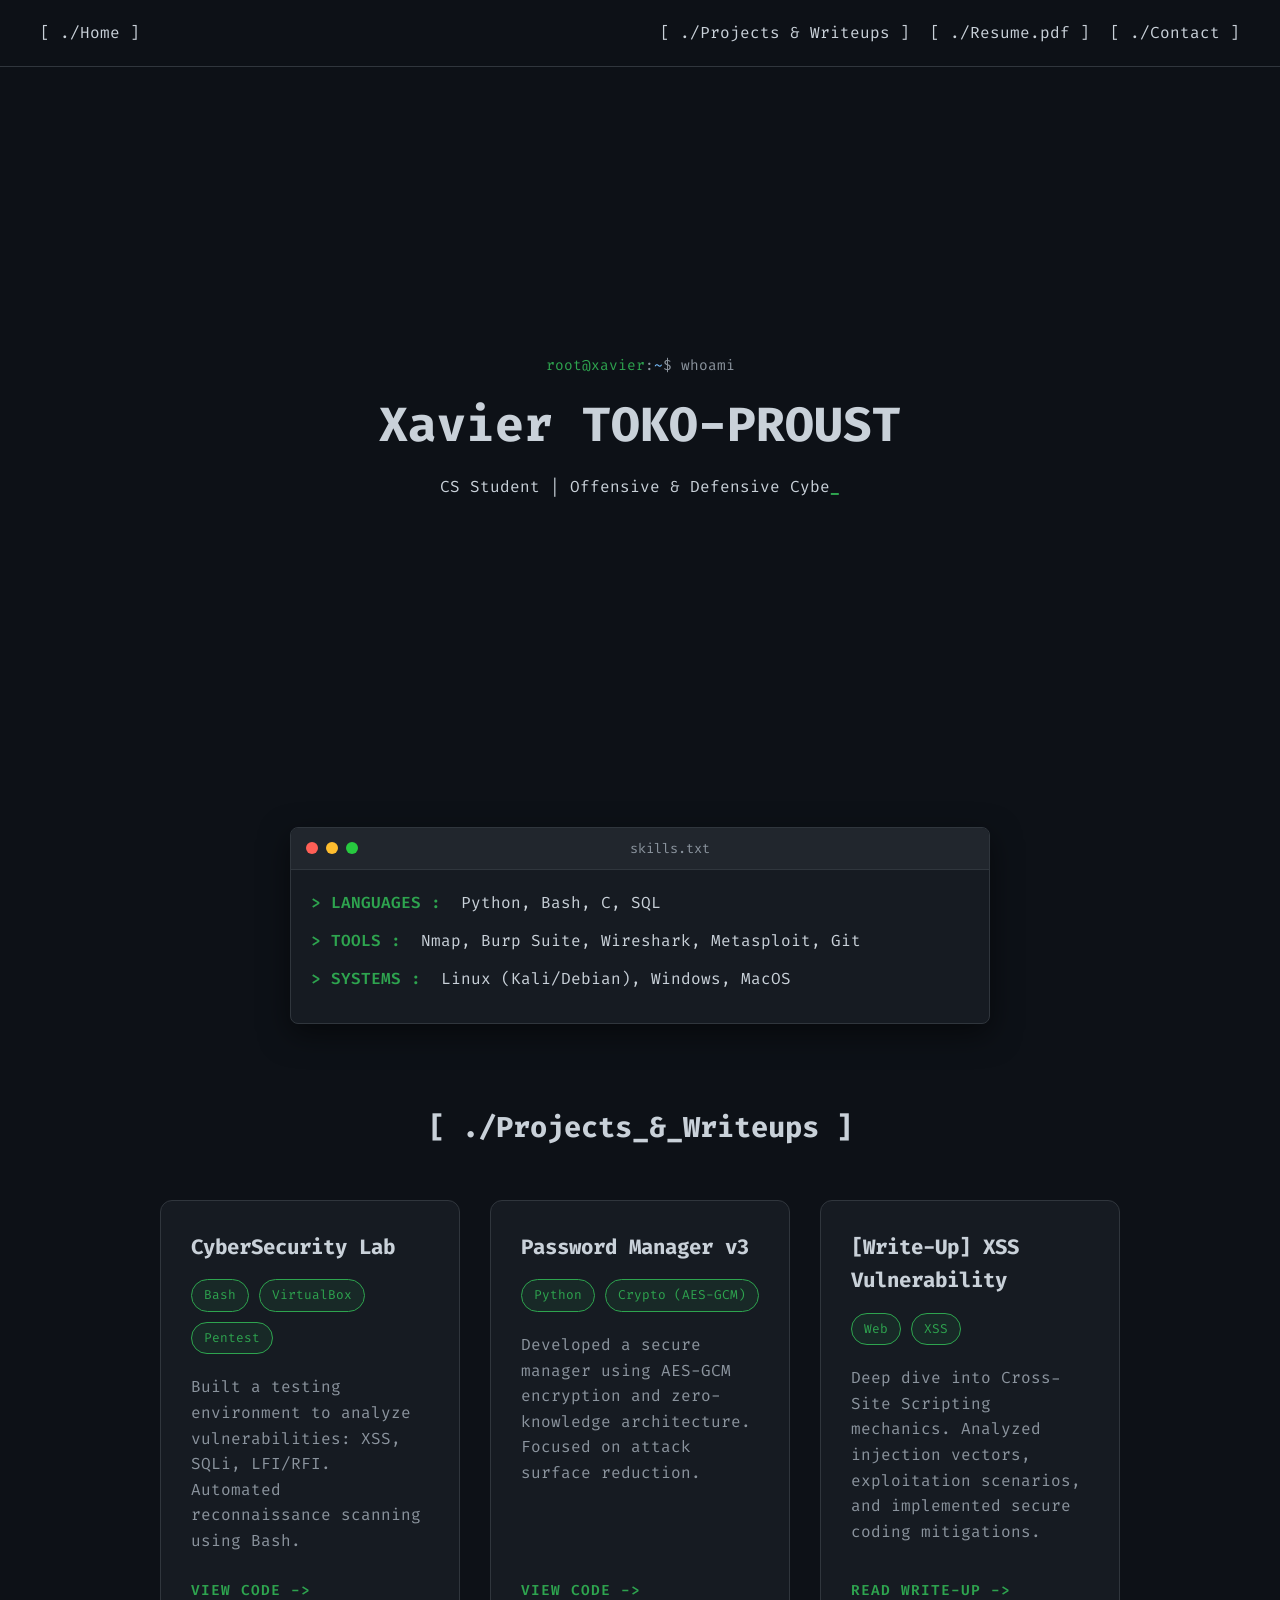
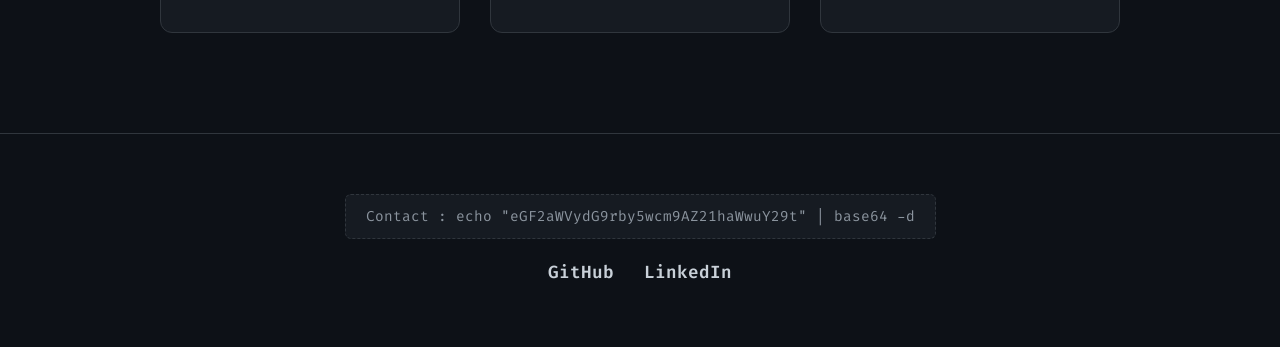
==== index.html @ c18cd147 "feat: minor changes" ====
<!DOCTYPE html>
<html lang="en">
<head>
    <meta charset="UTF-8">
    <meta name="viewport" content="width=device-width, initial-scale=1.0">
    <title>Portfolio | Xavier TOKO-PROUST </title>

    <link href="//fonts.googleapis.com/css2?family=Fira+Code:wght@300;400;600&display=swap" rel="stylesheet">
    <link rel="stylesheet" href="style.css">
</head>
<body>

    <nav class="navbar">
        <a href="index.html" class="logo">[ ./Home ]</a>

        <ul class="nav-links">
            <li><a href="#projects">[ ./Projects & Writeups ]</a></li>
            <li><a href="assets/CV.pdf" target="_blank">[ ./Resume.pdf ]</a></li>
            <li><a href="mailto:xaviertoko.pro@gmail.com">[ ./Contact ]</a></li>
        </ul>
    </nav>

    <header class="hero">
        <div class="hero-content">
            <p class="prompt"><span class="user">root@xavier</span>:<span class="path">~</span>$ whoami</p>
            <h1>Xavier TOKO-PROUST</h1>

            <p class="subtitle"><span id="typing-text"></span><span class="cursor">_</span></p>
        </div>
    </header>

<!-- SECTIONS -->
    <section id="skills" class="container">
        <div class="terminal-window">
            <div class="terminal-header">
                <span class="dot red"></span>
                <span class="dot yellow"></span>
                <span class="dot green"></span>
                <span class="title">skills.txt</span>
            </div>
            
            <div class="terminal-body">
                <p><span class="cmd">> LANGUAGES :</span> Python, Bash, C, SQL</p>
                <p><span class="cmd">> TOOLS   :</span> Nmap, Burp Suite, Wireshark, Metasploit, Git</p>
                <p><span class="cmd">> SYSTEMS      :</span> Linux (Kali/Debian), Windows, MacOS</p>
            </div>
        </div>
    </section>

    <section id="projects" class="container">
        <h2 class="section-title">[ ./Projects_&_Writeups ]</h2>
        
        <div class="projects-grid">
            <article class="card">
                <h3>CyberSecurity Lab</h3>
                <div class="tags">
                    <span class="tag">Bash</span>
                    <span class="tag">VirtualBox</span>
                    <span class="tag">Pentest</span>
                </div>
                <p>Built a testing environment to analyze vulnerabilities: XSS, SQLi, LFI/RFI. Automated reconnaissance scanning using Bash.</p>
                <a href="https://github.com/Azarkovich/CyberSecurity-Labs" target="_blank" class="btn-link">View Code</a>
            </article>

            <article class="card">
                <h3>Password Manager v3</h3>
                <div class="tags">
                    <span class="tag">Python</span>
                    <span class="tag">Crypto (AES-GCM)</span>
                </div>
                <p>Developed a secure manager using AES-GCM encryption and zero-knowledge architecture. Focused on attack surface reduction.</p>
                <a href="https://github.com/Azarkovich/PasswordManager" target="_blank" class="btn-link">View Code</a>
            </article>

            <div class="projects-grid">
            <article class="card">
                <h3>[Write-Up] XSS Vulnerability</h3>
                <div class="tags">
                    <span class="tag">Web</span>
                    <span class="tag">XSS</span>
                </div>
                <p>Deep dive into Cross-Site Scripting mechanics. Analyzed injection vectors, exploitation scenarios, and implemented secure coding mitigations. </p>
                <a href="https://github.com/Azarkovich/CyberSecurity-Labs/tree/main/ctf-writeups/xss-dvwa" target="_blank" class="btn-link">Read write-up</a>
            </article>
        </div>
    </section>

    <footer>
        <p>Contact : echo "eGF2aWVydG9rby5wcm9AZ21haWwuY29t" | base64 -d</p>
        <div class="socials">
            <a href="https://github.com/Azarkovich">GitHub</a>
            <a href="https://www.linkedin.com/in/xavier-toko-proust-367366219/" target="_blank">LinkedIn</a>
        </div>
    </footer>

    <script src="script.js"></script>
</body>
</html>
---- style.css ----
/* ---------- CONFIGURATION GLOBALE ---------- */
:root {
    /* Palette de couleurs "Dark Mode" */
    --bg-color: #0d1117;        
    --card-bg: #161b22;         
    --text-color: #c9d1d9;      
    --accent-color: #2ea44f;    
    --border-color: #30363d;    
    
    /* Police */
    --font-mono: 'Fira Code', monospace;
}

/* Reset de base pour enlever les marges par défaut */
* {
    margin: 0;
    padding: 0;
    box-sizing: border-box;
}

body {
    background-color: var(--bg-color);
    color: var(--text-color);
    font-family: var(--font-mono);
    line-height: 1.6;
}

/* ---------- CLASSES UTILITAIRES ---------- */
a {
    text-decoration: none;
    color: var(--text-color);
    transition: 0.3s;
}

a:hover {
    color: var(--accent-color); 
}

.container {
    max-width: 1000px;
    margin: 0 auto;
    padding: 40px 20px;
}

/* ---------- STYLE DE LA NAVIGATION ---------- */
.navbar {
    display: flex;
    justify-content: space-between;
    padding: 20px 40px;
    border-bottom: 1px solid var(--border-color);
}

.nav-links {
    list-style: none;
    display: flex;
    gap: 20px;
}

/* ---------- STYLE DU HERO (ACCUEIL) ---------- */
.hero {
    height: 80vh; 
    display: flex;
    align-items: center; 
    justify-content: center; 
    text-align: center;
}

.hero h1 {
    font-size: 3rem;
    margin: 10px 0;
}

.prompt {
    color: #8b949e; 
    font-size: 0.9rem;
}
.user { color: var(--accent-color); }
.path { color: #79c0ff; }

/*  Curseur qui clignote  */
.cursor {
    animation: blink 1s infinite;
    font-weight: bold;
    color: var(--accent-color);
}

@keyframes blink {
    0%, 100% { opacity: 1; }
    50% { opacity: 0; }
}


/* --- SECTION SKILLS (TERMINAL) --- */

/* 1. La fenêtre principale */
.terminal-window {
    background-color: var(--card-bg); 
    border: 1px solid var(--border-color); 
    border-radius: 8px; 
    box-shadow: 0 10px 30px rgba(0, 0, 0, 0.5);
    
    max-width: 700px; 
    margin: 0 auto;   
    overflow: hidden; 
}

/* 2. La barre de titre */
.terminal-header {
    background-color: #21262d; 
    padding: 10px 15px;
    display: flex;
    align-items: center; 
    border-bottom: 1px solid var(--border-color);
}

/* 3. Les petits points de couleur (Style MacOS / Ubuntu) */
.dot {
    height: 12px;
    width: 12px;
    border-radius: 50%;
    display: inline-block;
    margin-right: 8px;
}

.red { background-color: #ff5f56; }
.yellow { background-color: #ffbd2e; }
.green { background-color: #27c93f; }

/* Le titre du fichier au centre */
.terminal-header .title {
    margin-left: auto; 
    margin-right: auto; 
    color: #8b949e;
    font-size: 0.85rem;
}

/* 4. Le corps du terminal */
.terminal-body {
    padding: 20px;
    font-family: var(--font-mono);
    font-size: 1rem;
}

.terminal-body p {
    margin-bottom: 12px; 
}

/* Le prompt */
.cmd {
    color: var(--accent-color);
    font-weight: 600;
    margin-right: 10px;
}


/* --- SECTION PROJETS (LA GRILLE) --- */

.section-title {
    text-align: center;
    margin-bottom: 50px; 
    font-size: 1.8rem;
    color: var(--text-color);
}

.projects-grid {
    display: grid;
    grid-template-columns: repeat(auto-fit, minmax(300px, 1fr));
    gap: 30px; 
}

.card {
    background-color: var(--card-bg);
    border: 1px solid var(--border-color);
    border-radius: 12px; 
    padding: 30px;
    transition: transform 0.3s ease, border-color 0.3s ease;
    
    display: flex;
    flex-direction: column;
}

.card:hover {
    transform: translateY(-7px); 
    border-color: var(--accent-color); 
}

/* 4. Typographie */
.card h3 {
    font-size: 1.3rem;
    margin-bottom: 15px;
    color: var(--text-color);
}

.card p {
    color: #8b949e; 
    margin-bottom: 25px;
    flex-grow: 1; 
}

/* 5. Les Tags  */
.tags {
    display: flex;
    gap: 10px; 
    margin-bottom: 20px;
    flex-wrap: wrap; 
}

.tag {
    font-size: 0.8rem;
    padding: 5px 12px;
    border-radius: 20px; 
    background-color: rgba(46, 164, 79, 0.1); 
    color: var(--accent-color);
    border: 1px solid var(--accent-color);
}

/* 6. Le lien "Bouton" en bas */
.btn-link {
    display: inline-block;
    color: var(--accent-color);
    font-weight: 600;
    text-transform: uppercase; 
    letter-spacing: 1px;
    font-size: 0.9rem;
}


.btn-link::after {
    content: ' ->'; 
    transition: margin-left 0.3s ease;
}

.btn-link:hover::after {
    margin-left: 8px; 
}

/* --- FOOTER --- */
footer {
    text-align: center;
    padding: 60px 20px;
    margin-top: 60px;
    border-top: 1px solid var(--border-color); 
    color: #8b949e;
    font-size: 0.9rem;
}

/* Le bloc  */
footer p {
    font-family: var(--font-mono);
    margin-bottom: 20px;
    background-color: #161b22; 
    display: inline-block;     
    padding: 10px 20px;
    border-radius: 6px;
    border: 1px dashed var(--border-color); /
}

/* Les liens sociaux */
.socials {
    display: flex;
    justify-content: center;
    gap: 30px; 
}

.socials a {
    font-size: 1.1rem;
    font-weight: 600;
    text-decoration: none; 
}

/* Effet spécial pour les liens du footer */
.socials a:hover {
    color: var(--accent-color);
    text-decoration: underline;
}

/* --- RESPONSIVE MOBILE  --- */

@media screen and (max-width: 768px) {
    /* 1. On transforme la barre en colonne verticale */
    .navbar {
        flex-direction: column;
        align-items: center;
        padding: 20px 10px;
        height: auto; 
    }

    /* 2.  */
    .nav-links {
        flex-direction: column; 
        gap: 15px;              
        margin-top: 15px;       
        width: 100%;
        text-align: center;
    }

    .nav-links a, .logo {
        font-size: 1rem; 
        display: block; 
        padding: 5px;   
    }
    
    .hero {
        padding-top: 20px;
    }
}
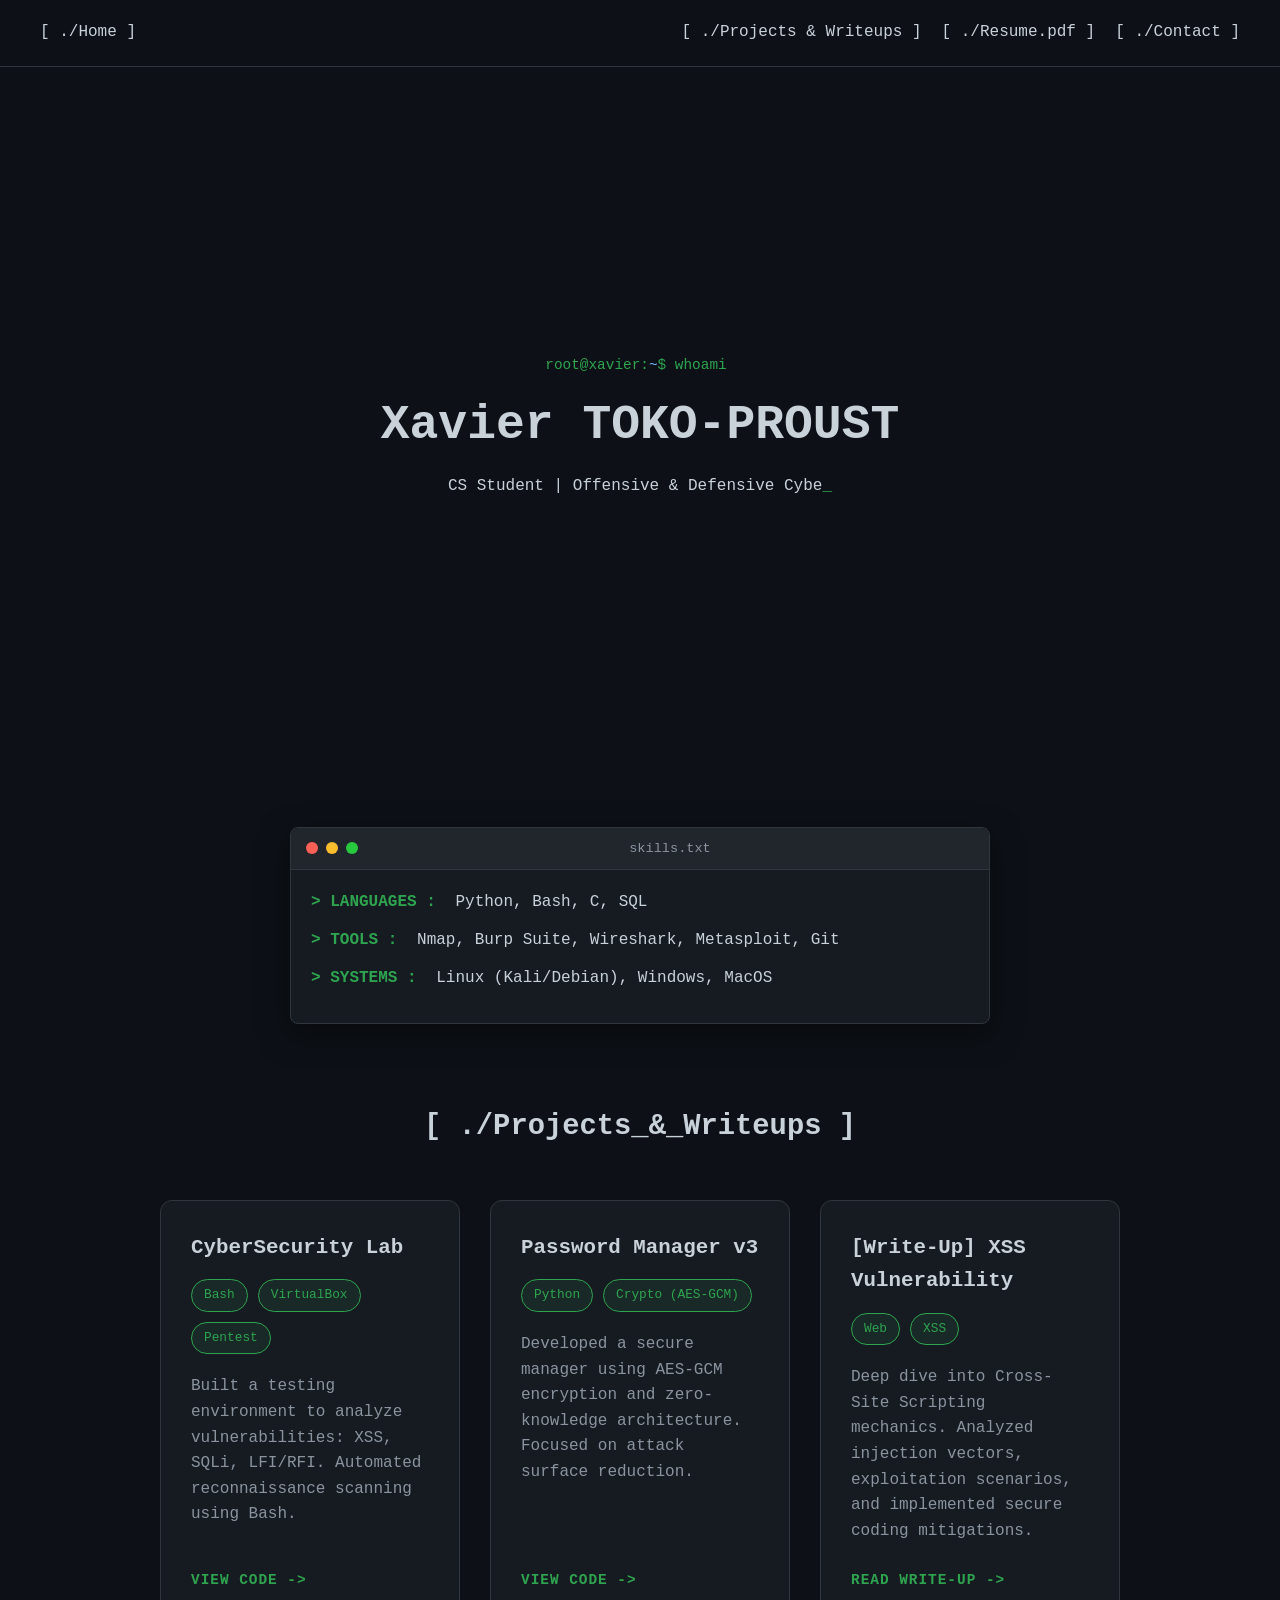
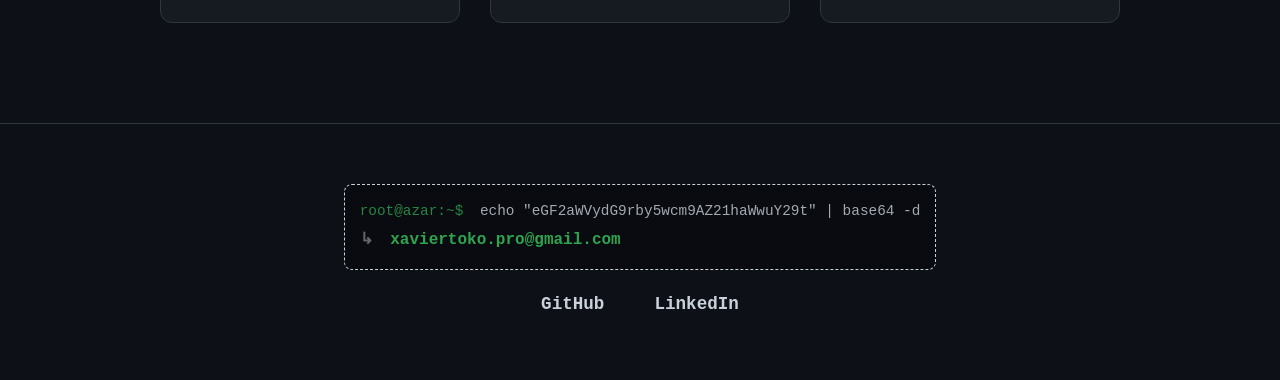
==== commit 374c429b: "Added Security Layer & minor changes" ====
--- a/index.html
+++ b/index.html
@@ -4,6 +4,19 @@
     <meta charset="UTF-8">
     <meta name="viewport" content="width=device-width, initial-scale=1.0">
     <title>Portfolio | Xavier TOKO-PROUST </title>
+
+    <!-- SECURITY LAYER -->
+    <meta http-equiv="Content-Security-Policy"
+        content="default-src 'self';
+                script-src 'self'; 
+                style-src 'self' 'unsafe-inline' https://fonts.googleapis.com; 
+                font-src https://fonts.gstatic.com; 
+                img-src 'self'; 
+                frame-ancestors 'none'; 
+                base-uri 'self'; 
+                form-action 'self';">
+
+    <meta name="referrer" content="strict-origin-when-cross-origin">
 
     <link href="//fonts.googleapis.com/css2?family=Fira+Code:wght@300;400;600&display=swap" rel="stylesheet">
     <link rel="stylesheet" href="style.css">
@@ -85,13 +98,24 @@
         </div>
     </section>
 
-    <footer>
-        <p>Contact : echo "eGF2aWVydG9rby5wcm9AZ21haWwuY29t" | base64 -d</p>
-        <div class="socials">
-            <a href="https://github.com/Azarkovich">GitHub</a>
-            <a href="https://www.linkedin.com/in/xavier-toko-proust-367366219/" target="_blank">LinkedIn</a>
-        </div>
-    </footer>
+    <footer id="contact">
+    <div class="terminal-contact">
+        <p class="cmd-line">
+            <span class="prompt">root@azar:~$</span> 
+            echo "eGF2aWVydG9rby5wcm9AZ21haWwuY29t" | base64 -d
+        </p>
+        
+        <p class="output-line">
+            <span class="result-arrow">↳</span> 
+            <a href="mailto:xaviertoko.pro@gmail.com" class="email-link">xaviertoko.pro@gmail.com</a>
+        </p>
+    </div>
+
+    <div class="socials">
+        <a href="https://github.com/Azarkovich" target="_blank">GitHub</a>
+        <a href="https://www.linkedin.com/in/xavier-toko-proust/" target="_blank">LinkedIn</a>
+    </div>
+</footer>
 
     <script src="script.js"></script>
 </body>
--- a/style.css
+++ b/style.css
@@ -11,7 +11,7 @@
     --font-mono: 'Fira Code', monospace;
 }
 
-/* Reset de base pour enlever les marges par défaut */
+
 * {
     margin: 0;
     padding: 0;
@@ -113,7 +113,7 @@
     border-bottom: 1px solid var(--border-color);
 }
 
-/* 3. Les petits points de couleur (Style MacOS / Ubuntu) */
+/* 3. Les petits points de couleur */
 .dot {
     height: 12px;
     width: 12px;
@@ -153,7 +153,7 @@
 }
 
 
-/* --- SECTION PROJETS (LA GRILLE) --- */
+/* --- SECTION PROJETS --- */
 
 .section-title {
     text-align: center;
@@ -244,40 +244,81 @@
     font-size: 0.9rem;
 }
 
-/* Le bloc  */
-footer p {
-    font-family: var(--font-mono);
+/* Conteneur style terminal */
+.terminal-contact {
+    background-color: rgba(0, 0, 0, 0.3);
+    padding: 15px;
+    border-radius: 8px;
+    border: 1px dashed var(--text-color); 
+    display: inline-block;
     margin-bottom: 20px;
-    background-color: #161b22; 
-    display: inline-block;     
-    padding: 10px 20px;
-    border-radius: 6px;
-    border: 1px dashed var(--border-color); /
-}
-
-/* Les liens sociaux */
+    text-align: left;
+    font-family: 'Fira Code', monospace;
+}
+
+/* La ligne de commande */
+.cmd-line {
+    margin: 0 0 5px 0;
+    font-size: 0.9rem;
+    color: var(--text-color);
+    opacity: 0.8;
+}
+
+.prompt {
+    color: var(--accent-color); 
+    margin-right: 8px;
+}
+
+/* Le résultat  */
+.output-line {
+    margin: 0;
+    font-size: 1rem;
+    font-weight: bold;
+}
+
+.result-arrow {
+    color: #666; 
+    margin-right: 8px;
+    user-select: none;
+}
+
+.email-link {
+    color: var(--accent-color);
+    text-decoration: none;
+    transition: 0.3s;
+}
+
+.email-link:hover {
+    text-decoration: underline;
+    text-shadow: 0 0 8px var(--accent-color);
+}
+
+
+/* --- SOCIALS  --- */
 .socials {
     display: flex;
     justify-content: center;
-    gap: 30px; 
+    gap: 50px;
 }
 
 .socials a {
+    color: var(--text-color);
+    text-decoration: none;
+    font-weight: 600;
     font-size: 1.1rem;
-    font-weight: 600;
-    text-decoration: none; 
-}
-
-/* Effet spécial pour les liens du footer */
+    transition: 0.3s;
+    border-bottom: 2px solid transparent;
+}
+
 .socials a:hover {
     color: var(--accent-color);
-    text-decoration: underline;
-}
+    border-bottom: 2px solid var(--accent-color);
+}
+
 
 /* --- RESPONSIVE MOBILE  --- */
 
 @media screen and (max-width: 768px) {
-    /* 1. On transforme la barre en colonne verticale */
     .navbar {
         flex-direction: column;
         align-items: center;
@@ -285,7 +326,6 @@
         height: auto; 
     }
 
-    /* 2.  */
     .nav-links {
         flex-direction: column; 
         gap: 15px;              
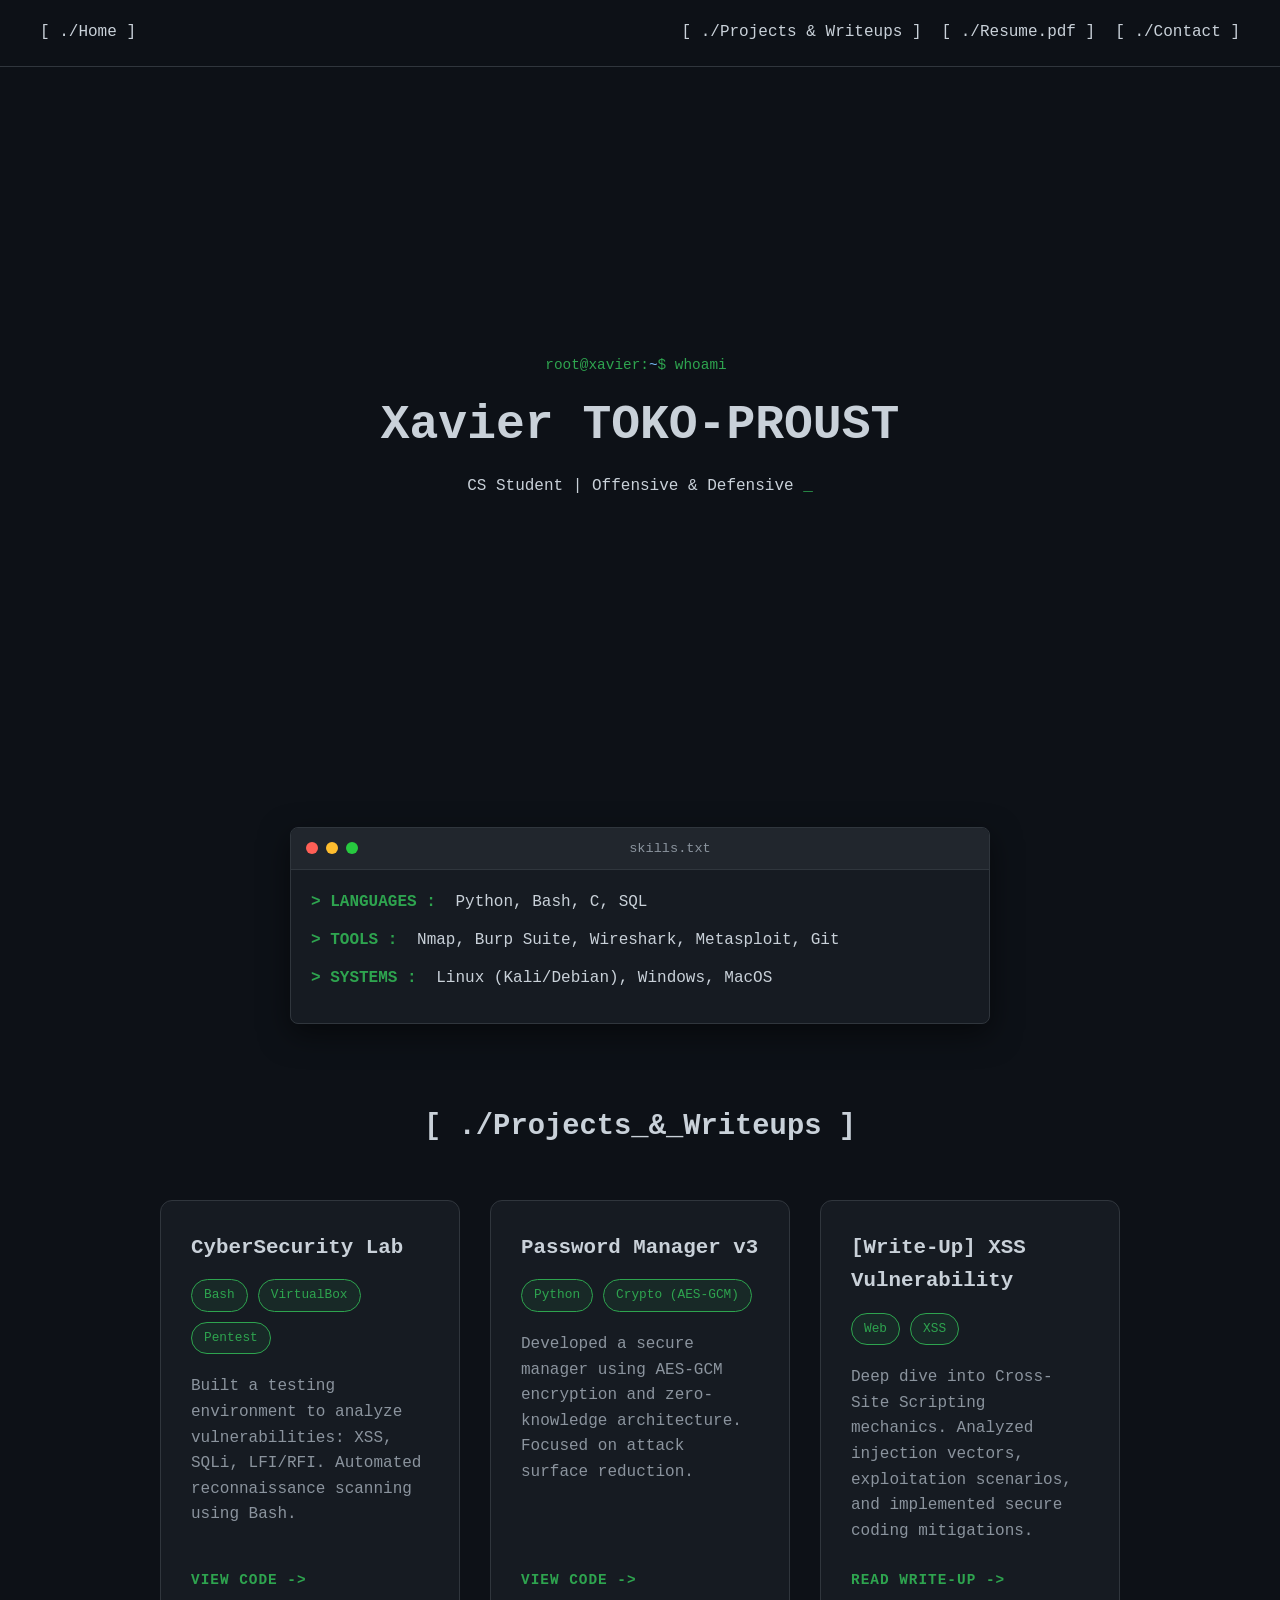
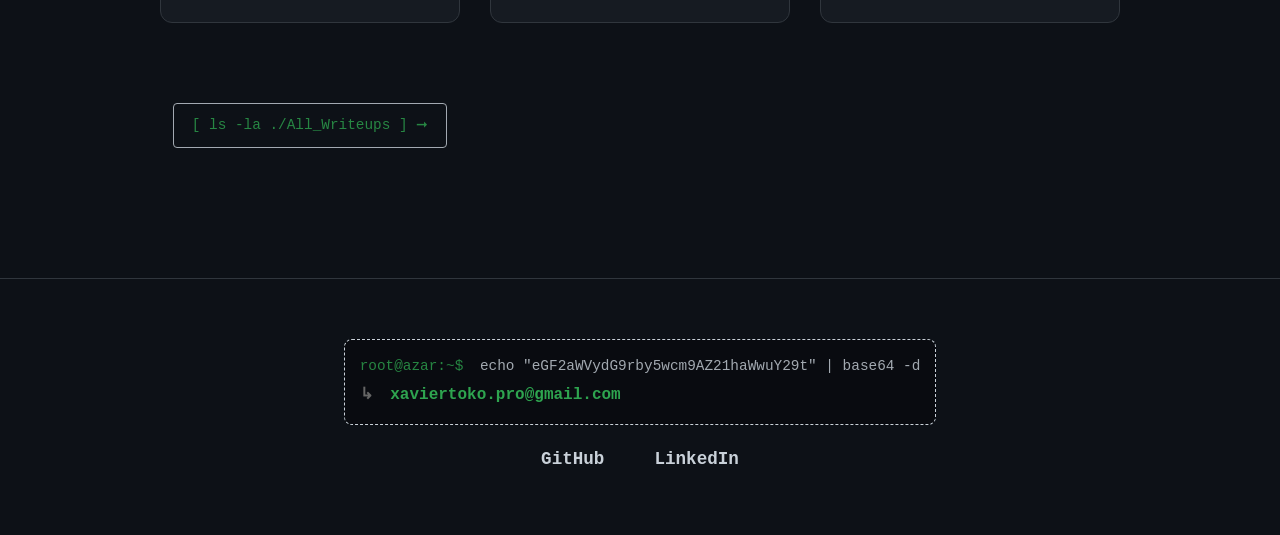
==== commit 7c60f90e: "Added page content" ====
--- a/index.html
+++ b/index.html
@@ -96,6 +96,14 @@
                 <a href="https://github.com/Azarkovich/CyberSecurity-Labs/tree/main/ctf-writeups/xss-dvwa" target="_blank" class="btn-link">Read write-up</a>
             </article>
         </div>
+
+        <!-- SEE MORE -->
+        <div class="see-more-container">
+            <a href="writeups.html" class="btn-terminal">
+                [ ls -la ./All_Writeups ] &#10142;
+            </a>
+        </div>
+
     </section>
 
     <footer id="contact">
--- a/style.css
+++ b/style.css
@@ -316,6 +316,39 @@
 }
 
 
+/* --- SEE-MORE SECTION  --- */
+.see-more-container {
+    display: flex;
+    justify-content: center;
+    align-items: center;
+    width: 100%; 
+    margin-top: 50px;
+    margin-bottom: 30px;
+}
+
+/* --- BOUTON TERMINAL --- */
+.btn-terminal {
+    display: inline-block;
+    padding: 10px 18px; 
+    color: var(--accent-color);
+    border: 1px solid var(--text-color); 
+    border-radius: 4px;
+    background: transparent;
+    text-decoration: none;
+    font-family: 'Fira Code', monospace;
+    font-size: 0.9rem; 
+    transition: all 0.2s ease;
+    opacity: 0.8; 
+}
+
+.btn-terminal:hover {
+    border-color: var(--accent-color);
+    color: var(--accent-color);
+    background: rgba(0, 255, 0, 0.05); 
+    opacity: 1;
+}
+
+
 /* --- RESPONSIVE MOBILE  --- */
 
 @media screen and (max-width: 768px) {
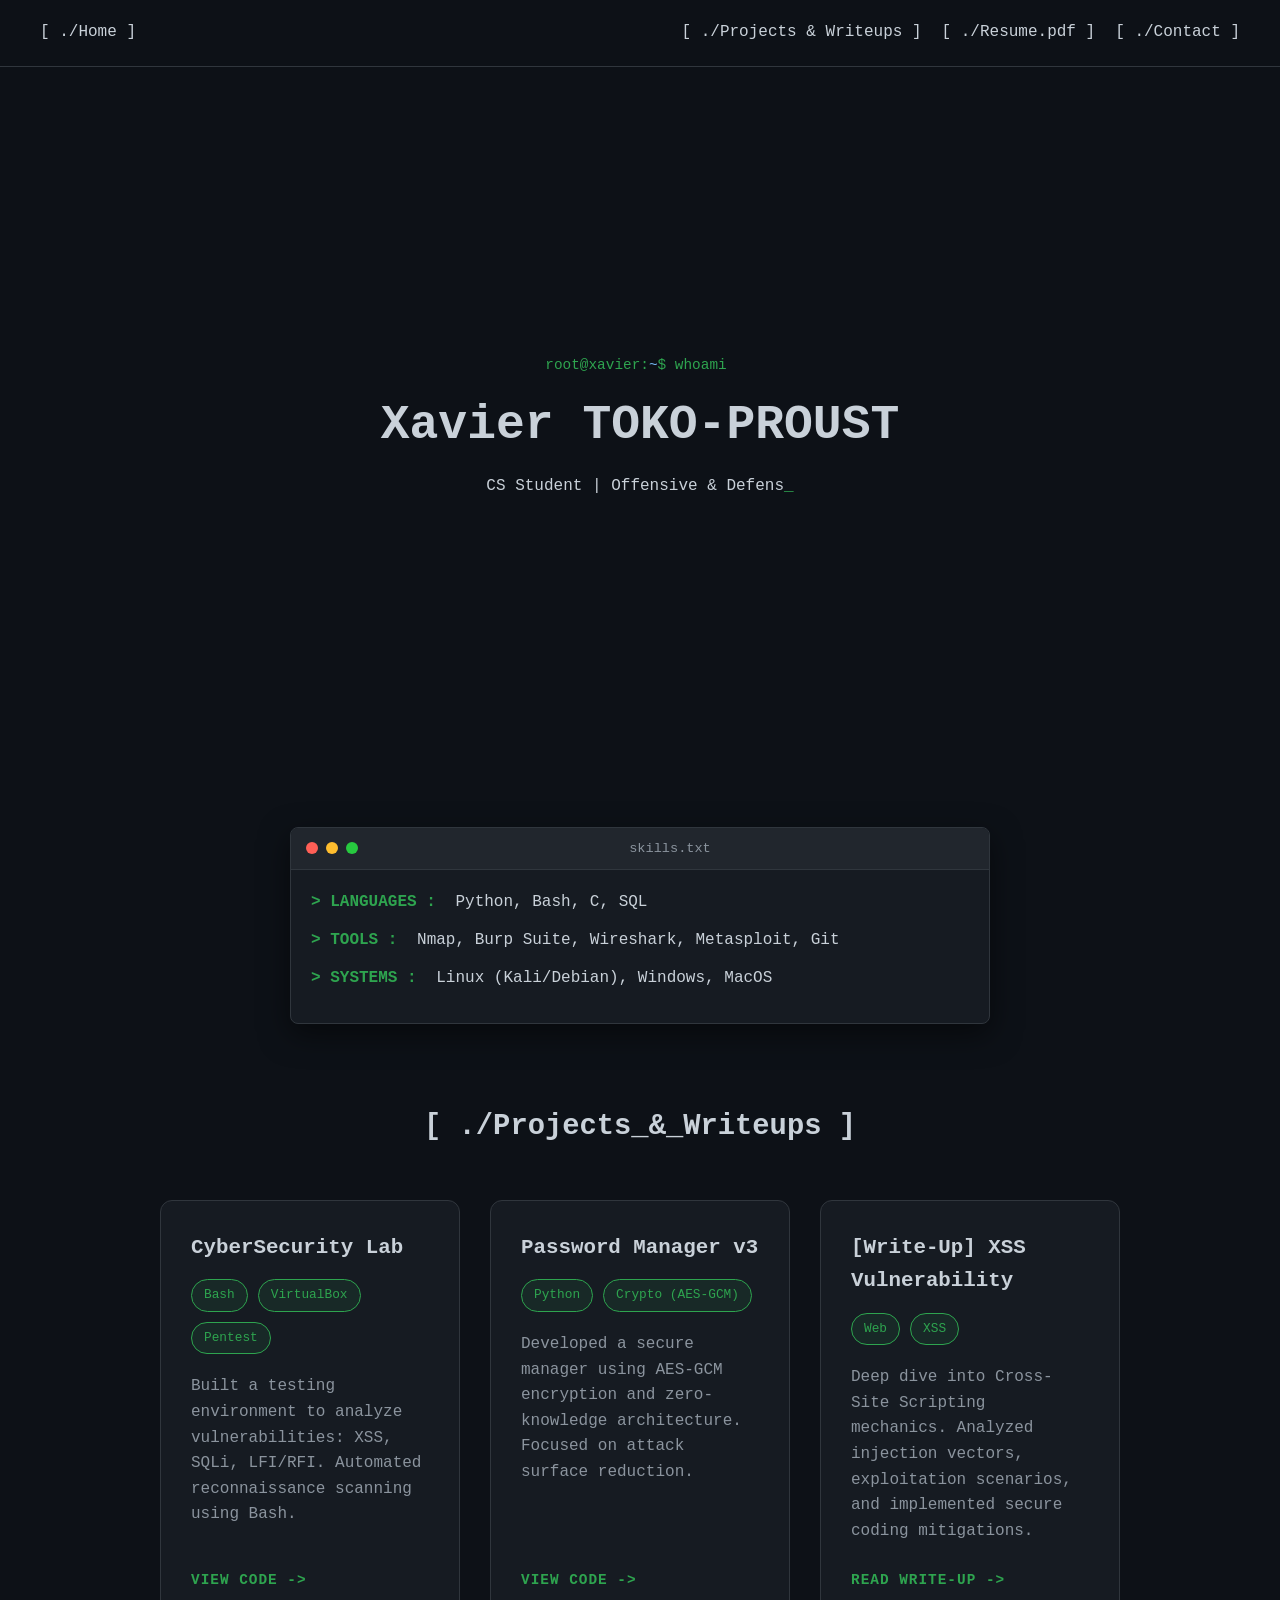
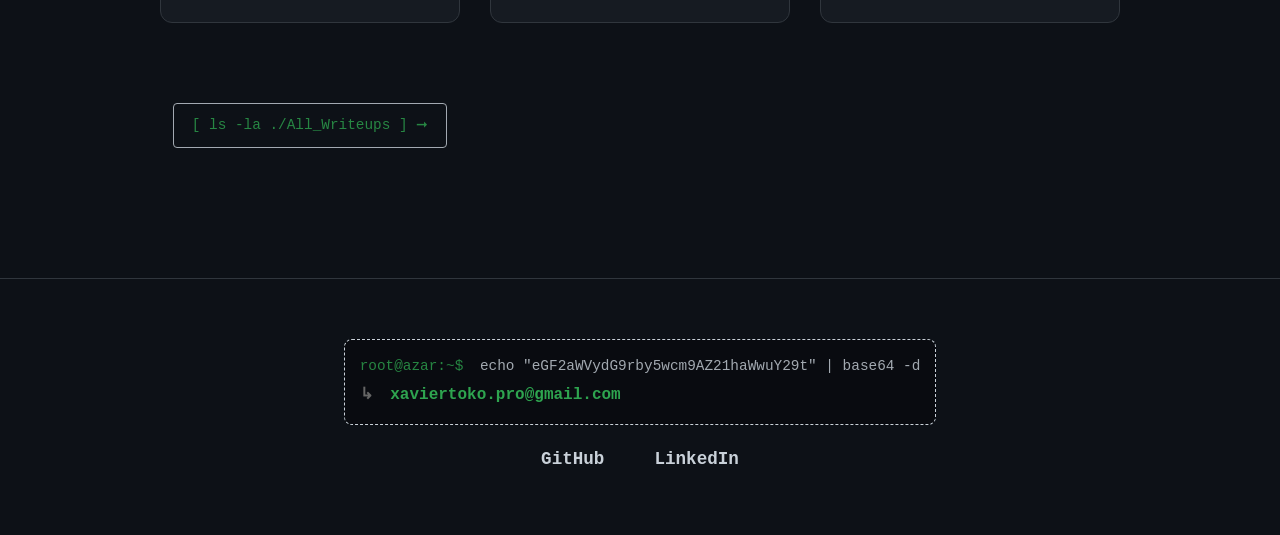
==== commit 47cb1b91: "Updating THM:Biblioteca CTF" ====
--- a/index.html
+++ b/index.html
@@ -93,7 +93,7 @@
                     <span class="tag">XSS</span>
                 </div>
                 <p>Deep dive into Cross-Site Scripting mechanics. Analyzed injection vectors, exploitation scenarios, and implemented secure coding mitigations. </p>
-                <a href="https://github.com/Azarkovich/CyberSecurity-Labs/tree/main/ctf-writeups/xss-dvwa" target="_blank" class="btn-link">Read write-up</a>
+                <a href="https://github.com/Azarkovich/CyberSecurity-Labs/tree/main/reports/dvwa-vuln/xss-dvwa" target="_blank" class="btn-link">Read write-up</a>
             </article>
         </div>
 
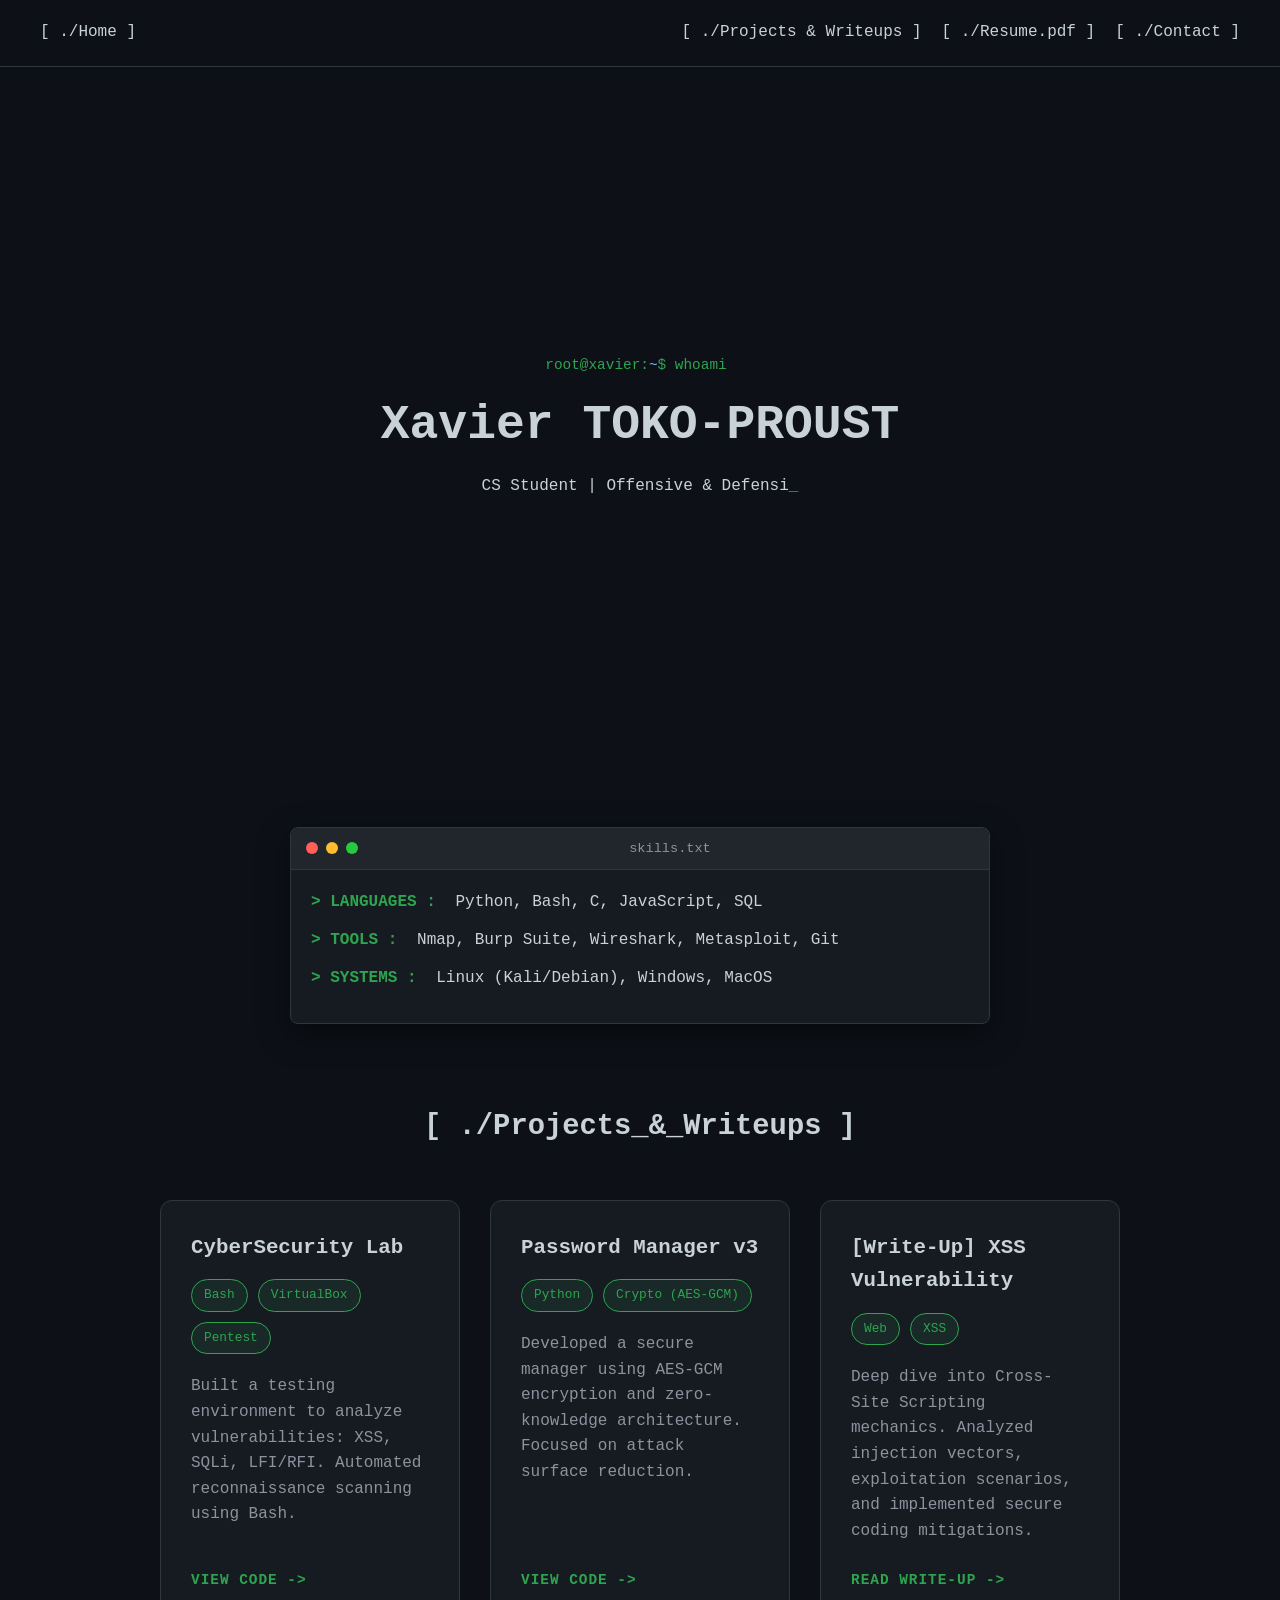
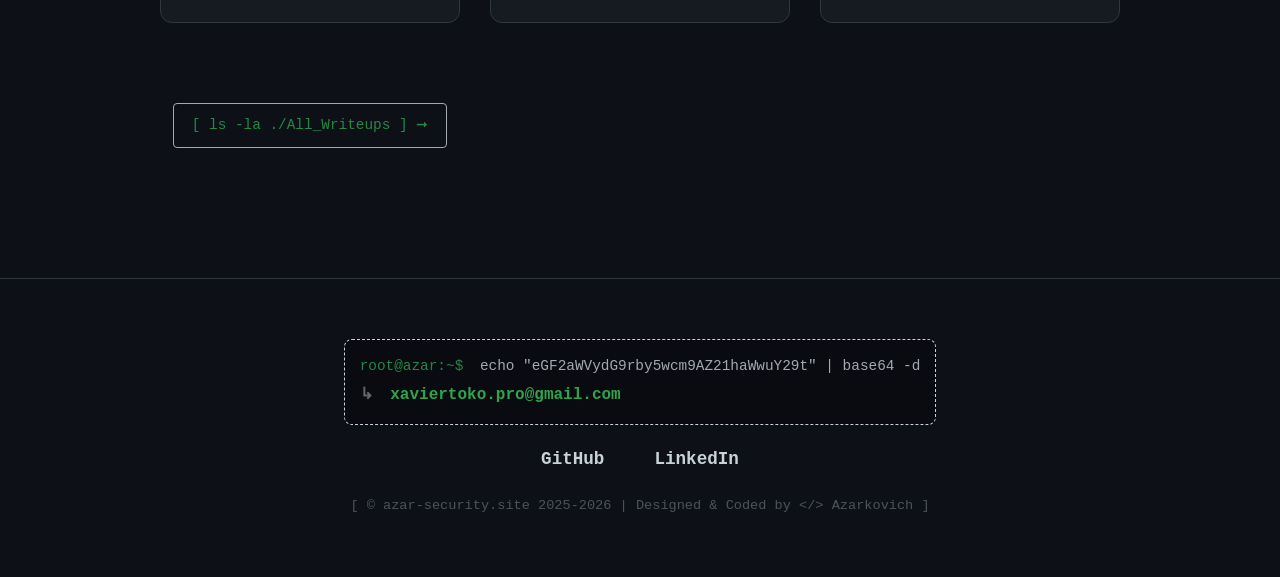
==== commit b6a53aca: "Updating THM: Valenfind CTF" ====
--- a/index.html
+++ b/index.html
@@ -53,7 +53,7 @@
             </div>
             
             <div class="terminal-body">
-                <p><span class="cmd">> LANGUAGES :</span> Python, Bash, C, SQL</p>
+                <p><span class="cmd">> LANGUAGES :</span> Python, Bash, C, JavaScript, SQL</p>
                 <p><span class="cmd">> TOOLS   :</span> Nmap, Burp Suite, Wireshark, Metasploit, Git</p>
                 <p><span class="cmd">> SYSTEMS      :</span> Linux (Kali/Debian), Windows, MacOS</p>
             </div>
@@ -123,6 +123,10 @@
         <a href="https://github.com/Azarkovich" target="_blank">GitHub</a>
         <a href="https://www.linkedin.com/in/xavier-toko-proust/" target="_blank">LinkedIn</a>
     </div>
+
+    <div class="credits" style="margin-top: 20px; font-family: 'Fira Code', monospace; font-size: 0.85rem; opacity: 0.5;">
+        <p>[ © azar-security.site 2025-2026 | Designed & Coded by &lt;/&gt; Azarkovich ]</p>
+    </div>
 </footer>
 
     <script src="script.js"></script>
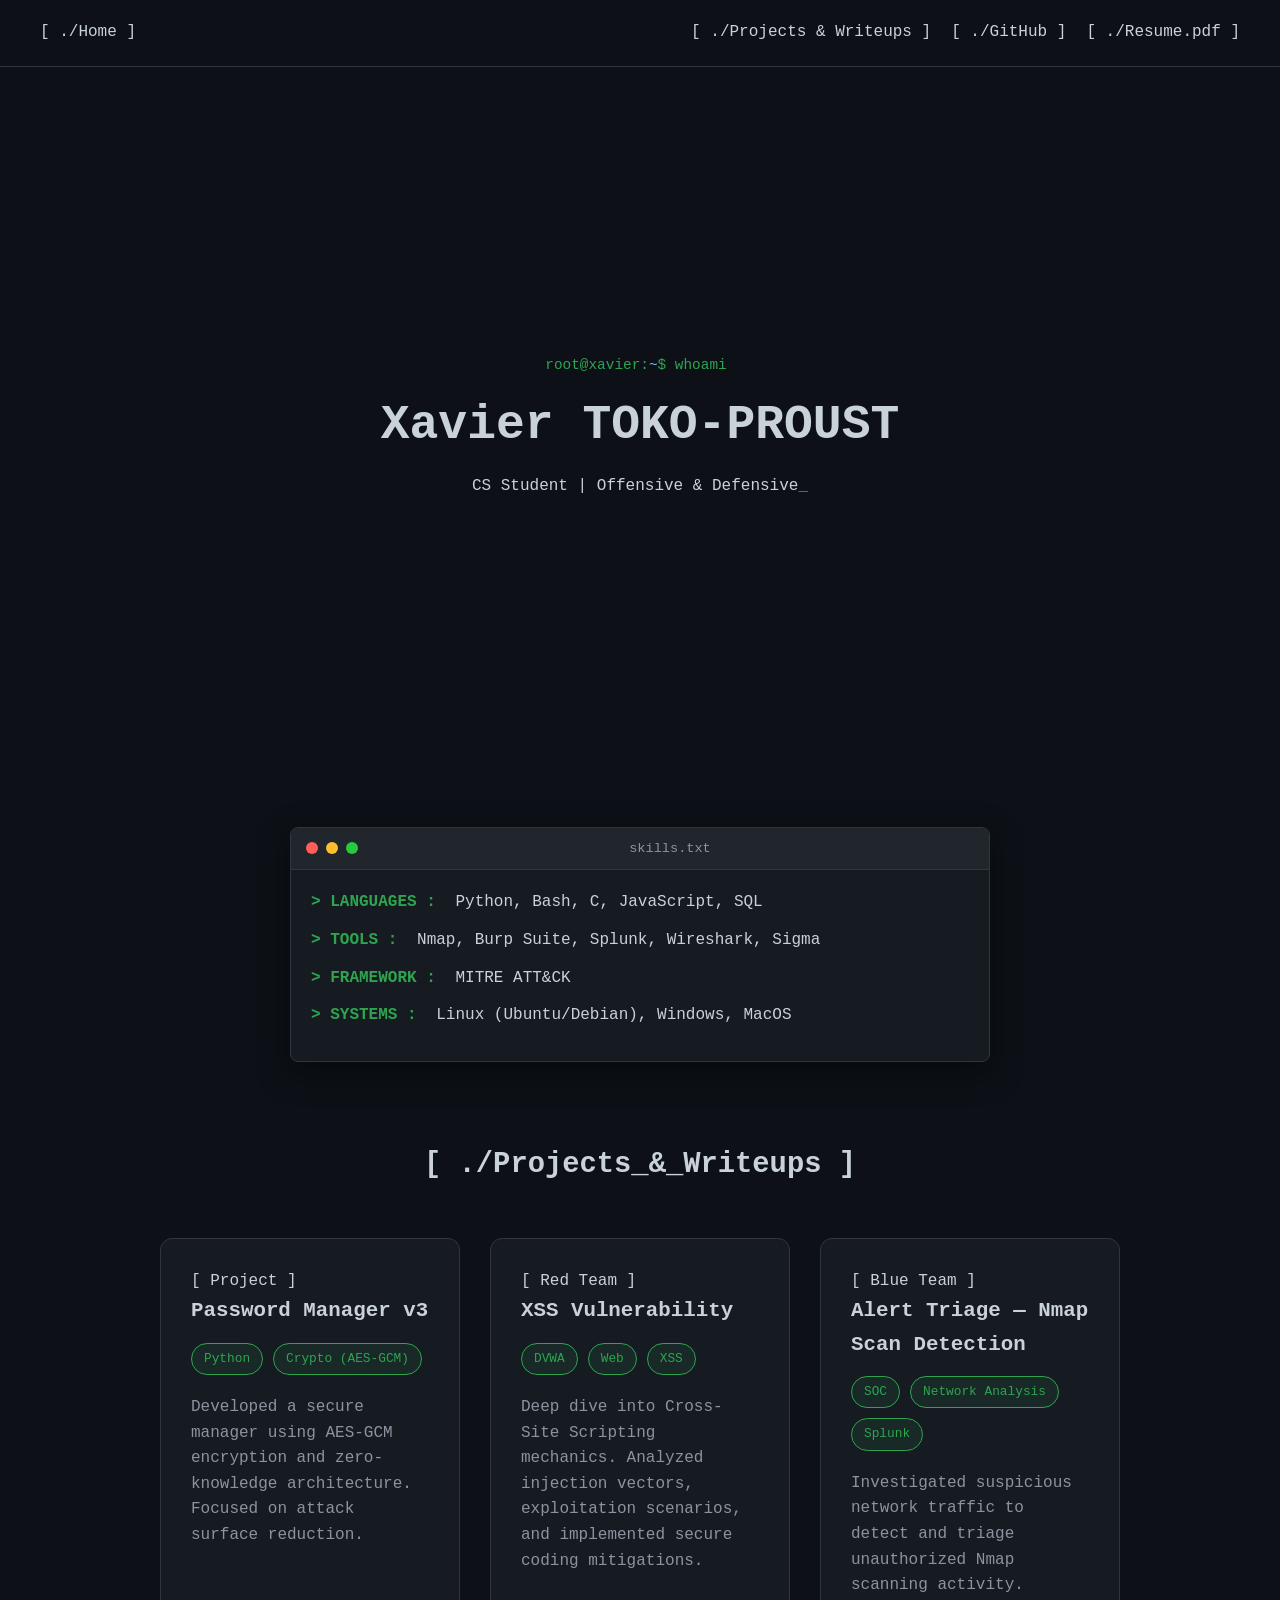
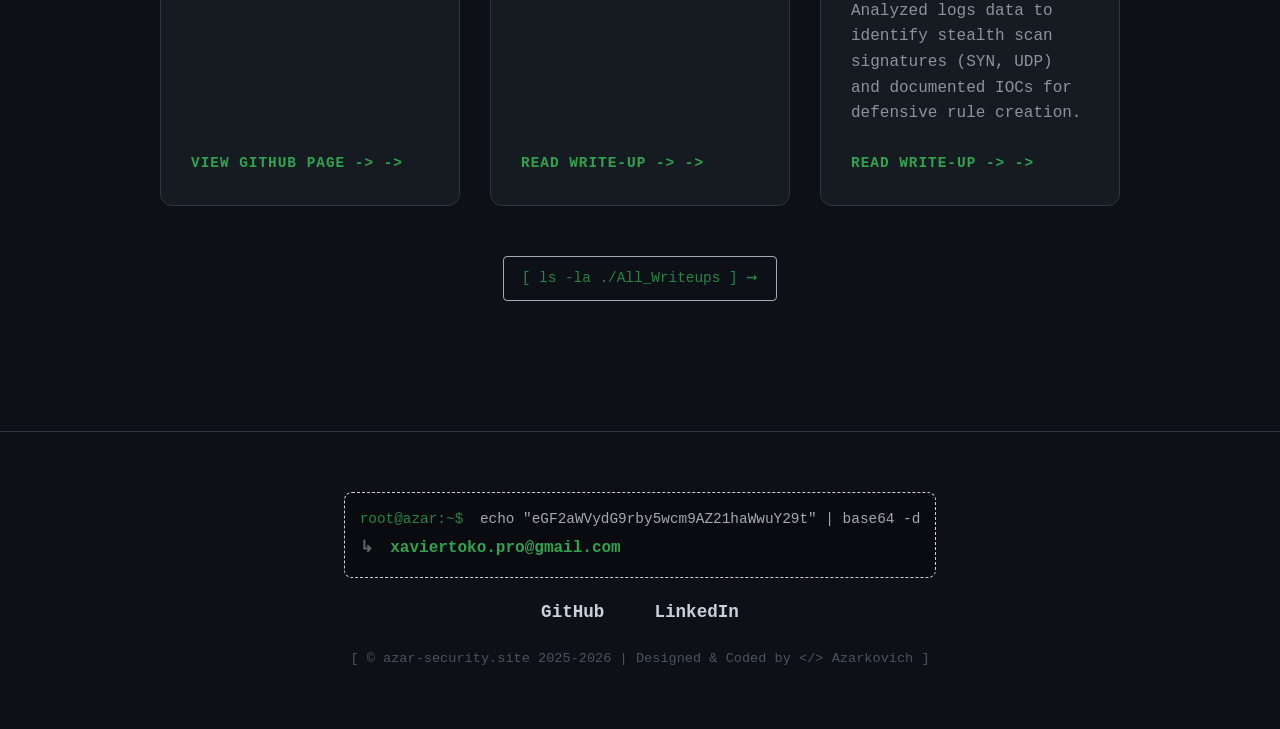
==== commit 0756e0a1: "feat Blue Team Analysis" ====
--- a/index.html
+++ b/index.html
@@ -28,8 +28,8 @@
 
         <ul class="nav-links">
             <li><a href="#projects">[ ./Projects & Writeups ]</a></li>
+            <li><a href="https://github.com/Azarkovich" target="_blank">[ ./GitHub ]</a></li>
             <li><a href="assets/CV.pdf" target="_blank">[ ./Resume.pdf ]</a></li>
-            <li><a href="mailto:xaviertoko.pro@gmail.com">[ ./Contact ]</a></li>
         </ul>
     </nav>
 
@@ -54,8 +54,9 @@
             
             <div class="terminal-body">
                 <p><span class="cmd">> LANGUAGES :</span> Python, Bash, C, JavaScript, SQL</p>
-                <p><span class="cmd">> TOOLS   :</span> Nmap, Burp Suite, Wireshark, Metasploit, Git</p>
-                <p><span class="cmd">> SYSTEMS      :</span> Linux (Kali/Debian), Windows, MacOS</p>
+                <p><span class="cmd">> TOOLS   :</span> Nmap, Burp Suite, Splunk, Wireshark, Sigma</p>
+                <p><span class="cmd">> FRAMEWORK   :</span> MITRE ATT&CK</p>
+                <p><span class="cmd">> SYSTEMS      :</span> Linux (Ubuntu/Debian), Windows, MacOS</p>
             </div>
         </div>
     </section>
@@ -64,36 +65,50 @@
         <h2 class="section-title">[ ./Projects_&_Writeups ]</h2>
         
         <div class="projects-grid">
-            <article class="card">
-                <h3>CyberSecurity Lab</h3>
-                <div class="tags">
-                    <span class="tag">Bash</span>
-                    <span class="tag">VirtualBox</span>
-                    <span class="tag">Pentest</span>
-                </div>
-                <p>Built a testing environment to analyze vulnerabilities: XSS, SQLi, LFI/RFI. Automated reconnaissance scanning using Bash.</p>
-                <a href="https://github.com/Azarkovich/CyberSecurity-Labs" target="_blank" class="btn-link">View Code</a>
-            </article>
 
             <article class="card">
+                <div class="team-badge team-blue">
+                    <span class="circle blue"></span> [ Project ]
+                </div>
+
                 <h3>Password Manager v3</h3>
                 <div class="tags">
                     <span class="tag">Python</span>
                     <span class="tag">Crypto (AES-GCM)</span>
                 </div>
                 <p>Developed a secure manager using AES-GCM encryption and zero-knowledge architecture. Focused on attack surface reduction.</p>
-                <a href="https://github.com/Azarkovich/PasswordManager" target="_blank" class="btn-link">View Code</a>
+                <a href="https://github.com/Azarkovich/PasswordManager" target="_blank" class="btn-link">View GitHub Page -></a>
             </article>
 
-            <div class="projects-grid">
             <article class="card">
-                <h3>[Write-Up] XSS Vulnerability</h3>
+                <div class="team-badge team-red">
+                    <span class="circle red"></span> [ Red Team ]
+                </div>
+
+                <h3>XSS Vulnerability</h3>
                 <div class="tags">
+                    <span class="tag">DVWA</span>
                     <span class="tag">Web</span>
                     <span class="tag">XSS</span>
                 </div>
                 <p>Deep dive into Cross-Site Scripting mechanics. Analyzed injection vectors, exploitation scenarios, and implemented secure coding mitigations. </p>
-                <a href="https://github.com/Azarkovich/CyberSecurity-Labs/tree/main/reports/dvwa-vuln/xss-dvwa" target="_blank" class="btn-link">Read write-up</a>
+                <a href="viewer.html?file=xss-dvwa.md" class="btn-link">Read Write-up -></a>
+            </article>
+
+            <article class="card">
+                <div class="team-badge team-blue">
+                    <span class="circle blue"></span> [ Blue Team ]
+                </div>
+
+                <h3>Alert Triage — Nmap Scan Detection</h3>
+                <div class="tags">
+                    <span class="tag">SOC </span>
+                    <span class="tag">Network Analysis</span>
+                    <span class="tag">Splunk</span>
+                </div>
+                <p>Investigated suspicious network traffic to detect and triage unauthorized Nmap scanning activity. Analyzed logs data to identify stealth scan signatures (SYN, UDP) and documented IOCs for defensive rule creation.</p>
+
+                <a href="viewer.html?file=blue-team/alert-triage-nmap.md" class="btn-link">Read Write-up -></a>
             </article>
         </div>
 
--- a/style.css
+++ b/style.css
@@ -349,6 +349,40 @@
 }
 
 
+/* --- DATES & BAGDES NEW --- */
+.card-date {
+    font-family: 'Fira Code', monospace;
+    font-size: 0.8rem;
+    color: var(--text-color);
+    opacity: 0.5;
+    margin-bottom: 8px;
+    display: block;
+}
+
+/* La pastille NEW */
+.badge-new {
+    display: inline-block;
+    background-color: rgba(0, 255, 0, 0.1);
+    color: var(--accent-color);
+    border: 1px solid var(--accent-color);
+    padding: 2px 6px;
+    border-radius: 4px;
+    font-size: 0.65rem;
+    font-weight: bold;
+    letter-spacing: 1px;
+    margin-left: 10px;
+    vertical-align: middle; 
+    animation: pulse-border 2s infinite;
+}
+
+/* Animation de pulsation */
+@keyframes pulse-border {
+    0% { box-shadow: 0 0 0 0 rgba(0, 255, 0, 0.4); }
+    70% { box-shadow: 0 0 0 4px rgba(0, 255, 0, 0); }
+    100% { box-shadow: 0 0 0 0 rgba(0, 255, 0, 0); }
+}
+
+
 /* --- RESPONSIVE MOBILE  --- */
 
 @media screen and (max-width: 768px) {
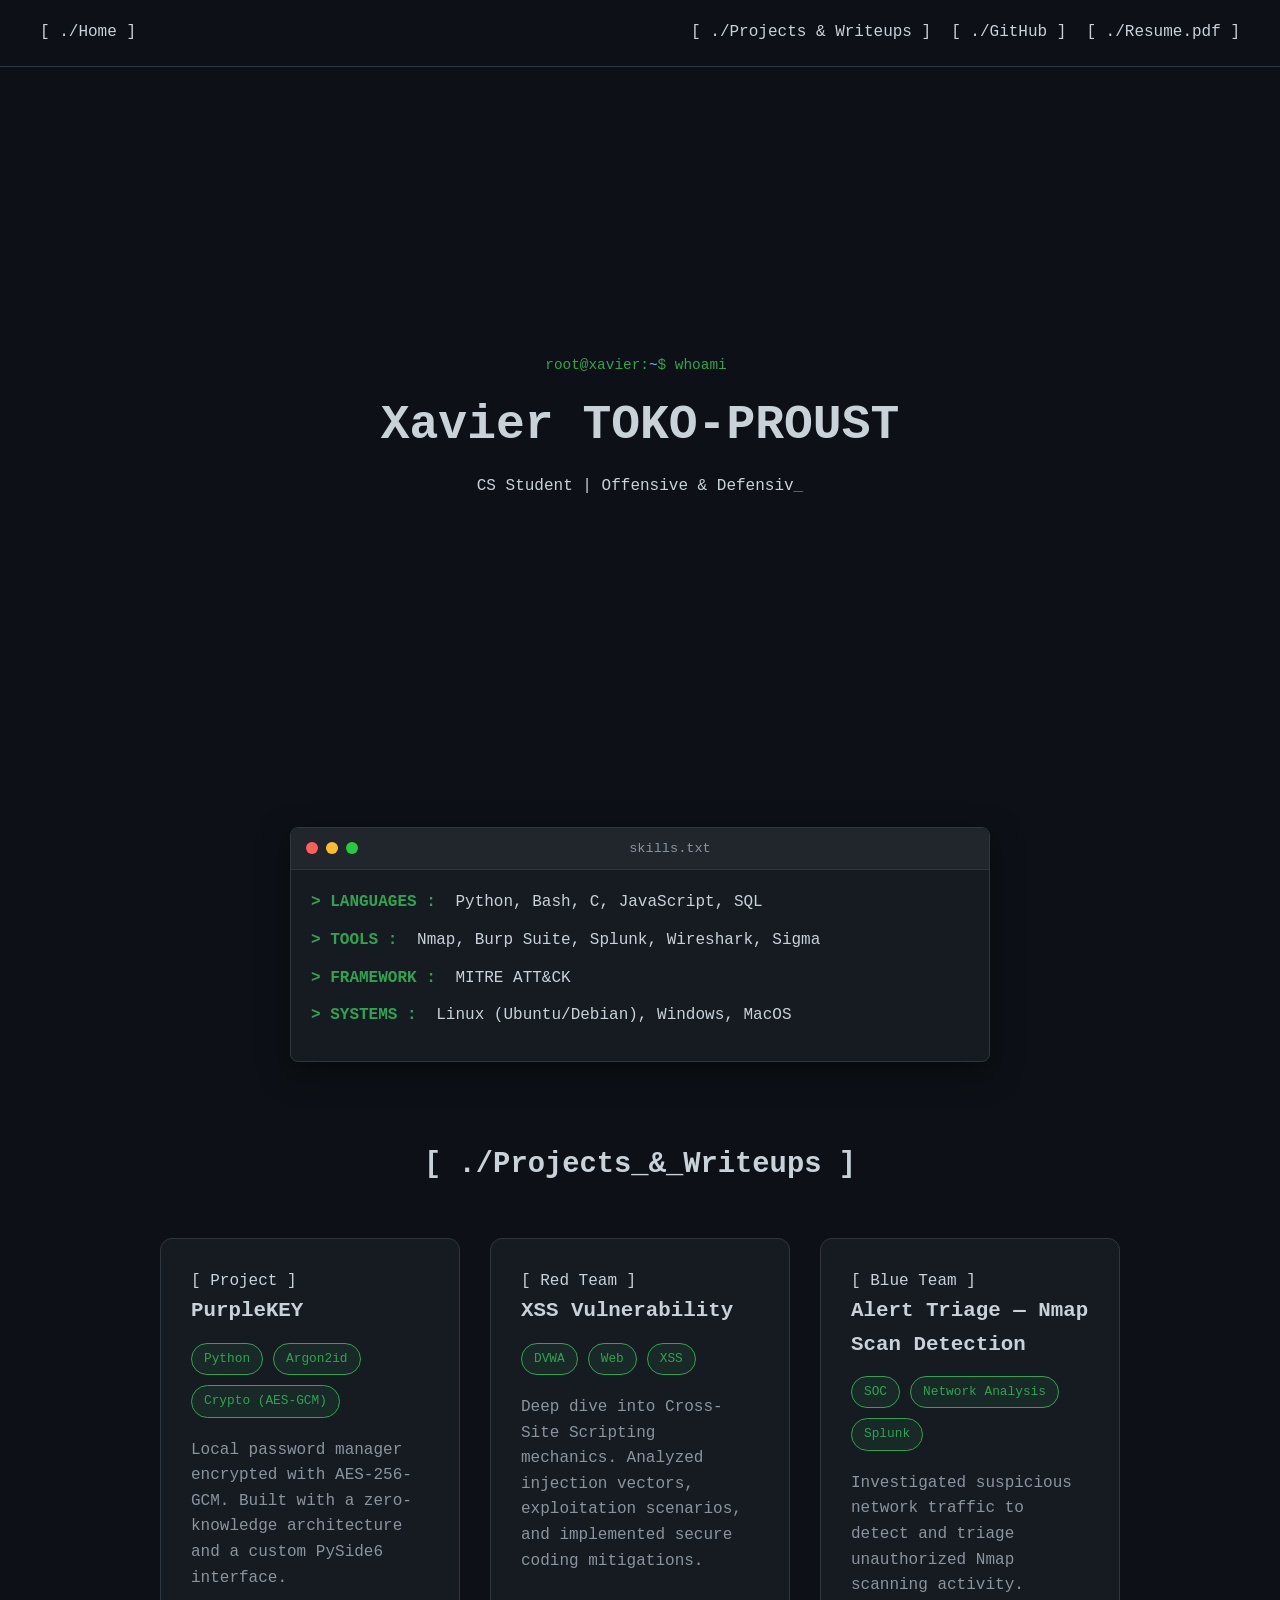
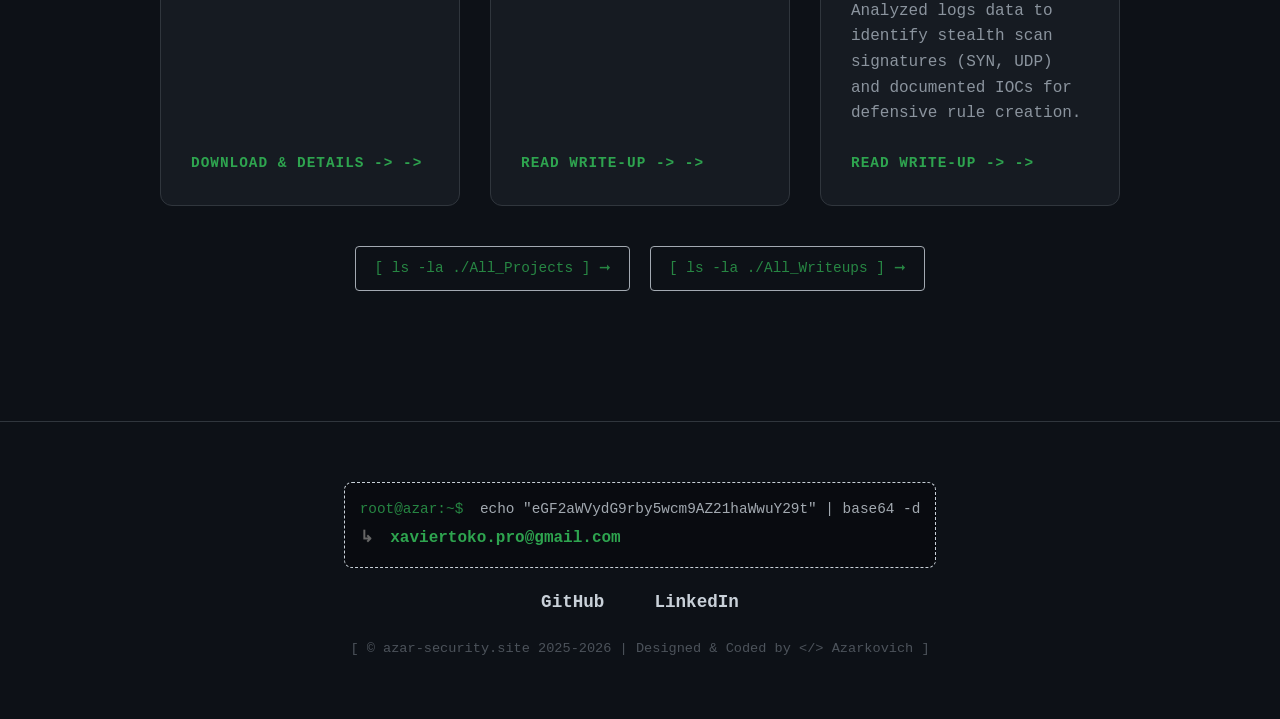
==== commit d8e0dc87: "feat: Add project card + link to page" ====
--- a/index.html
+++ b/index.html
@@ -70,14 +70,15 @@
                 <div class="team-badge team-blue">
                     <span class="circle blue"></span> [ Project ]
                 </div>
-
-                <h3>Password Manager v3</h3>
+                <h3>PurpleKEY</h3>
                 <div class="tags">
                     <span class="tag">Python</span>
+                    <span class="tag">Argon2id</span>
                     <span class="tag">Crypto (AES-GCM)</span>
                 </div>
-                <p>Developed a secure manager using AES-GCM encryption and zero-knowledge architecture. Focused on attack surface reduction.</p>
-                <a href="https://github.com/Azarkovich/PasswordManager" target="_blank" class="btn-link">View GitHub Page -></a>
+                <p>Local password manager encrypted with AES-256-GCM. Built with a zero-knowledge architecture and a custom PySide6 interface.</p>
+                
+                <a href="purplekey.html" class="btn-link">Download & Details -></a>
             </article>
 
             <article class="card">
@@ -113,12 +114,16 @@
         </div>
 
         <!-- SEE MORE -->
-        <div class="see-more-container">
+        <div class="see-more-container" style="display: flex; justify-content: center; gap: 20px; flex-wrap: wrap; margin-top: 40px;">
+            <a href="projects.html" class="btn-terminal">
+                [ ls -la ./All_Projects ] &#10142;
+            </a>
+            
             <a href="writeups.html" class="btn-terminal">
                 [ ls -la ./All_Writeups ] &#10142;
             </a>
         </div>
-
+        
     </section>
 
     <footer id="contact">
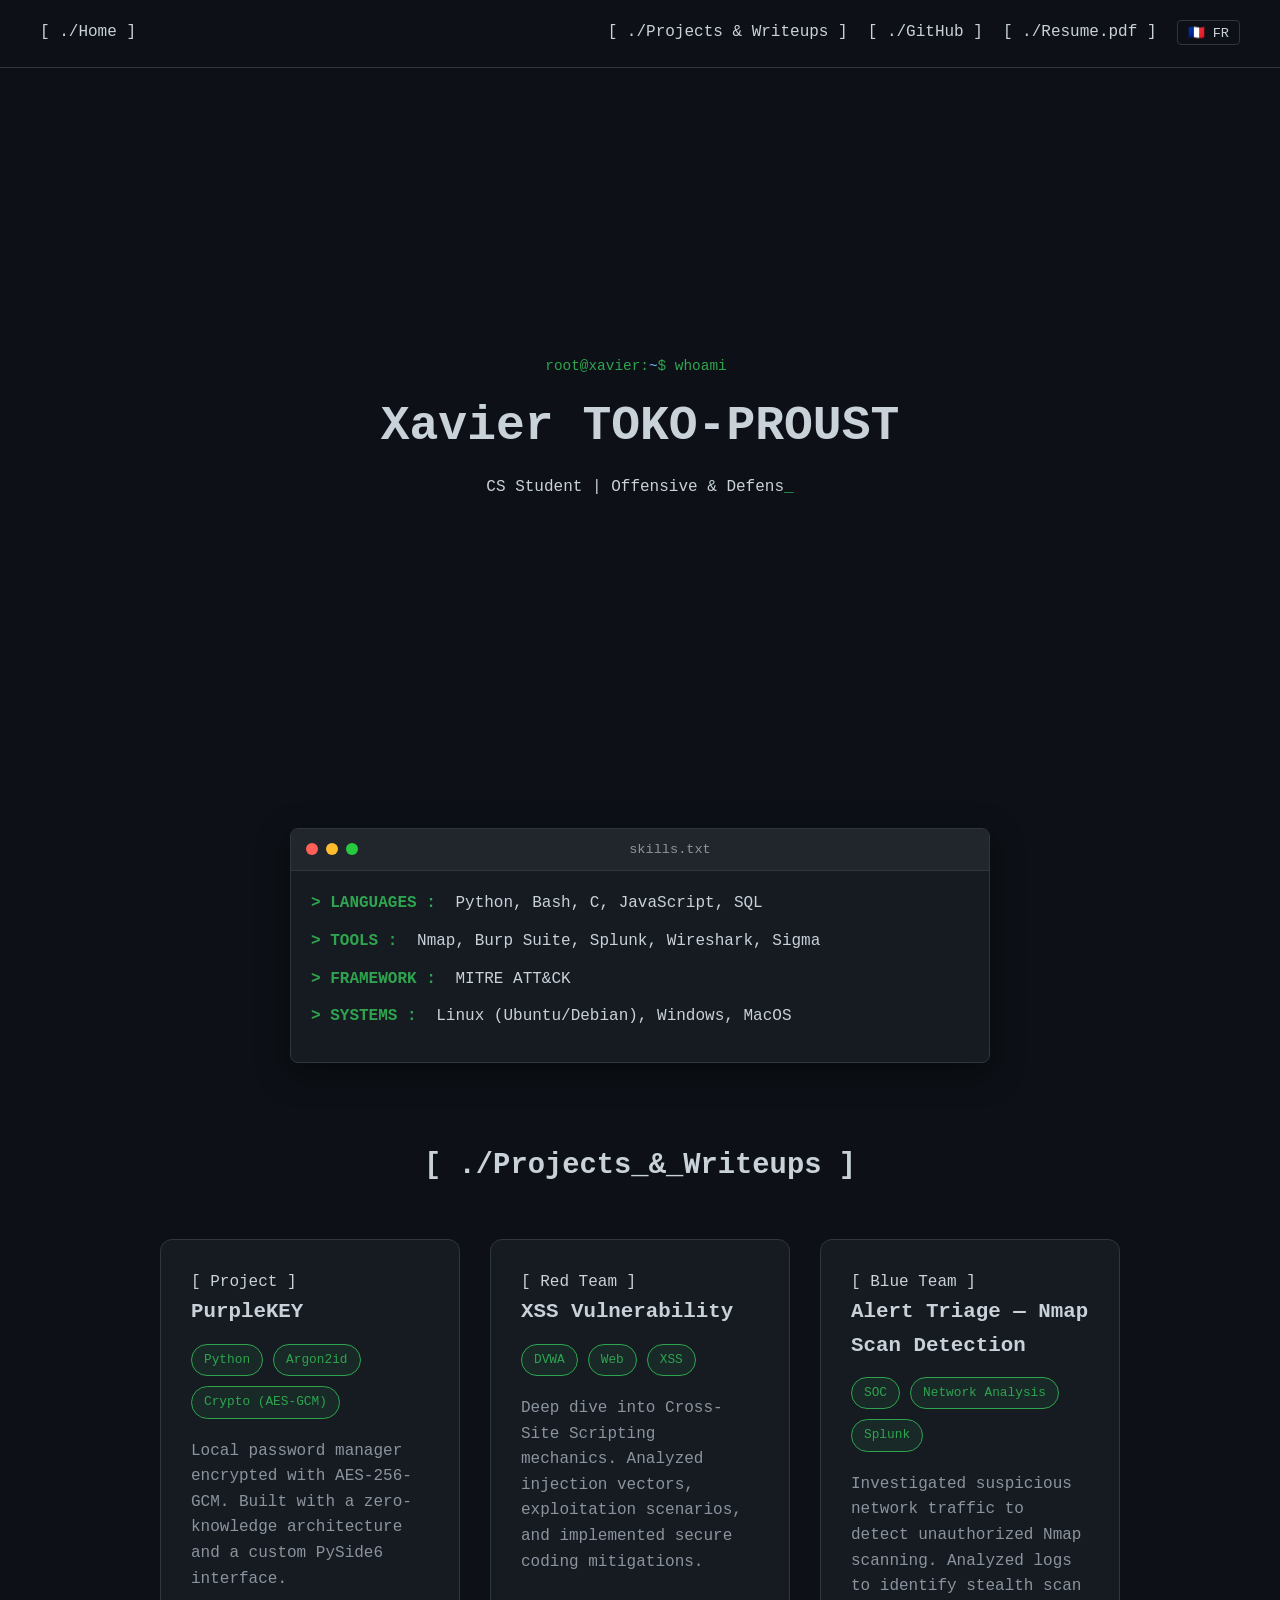
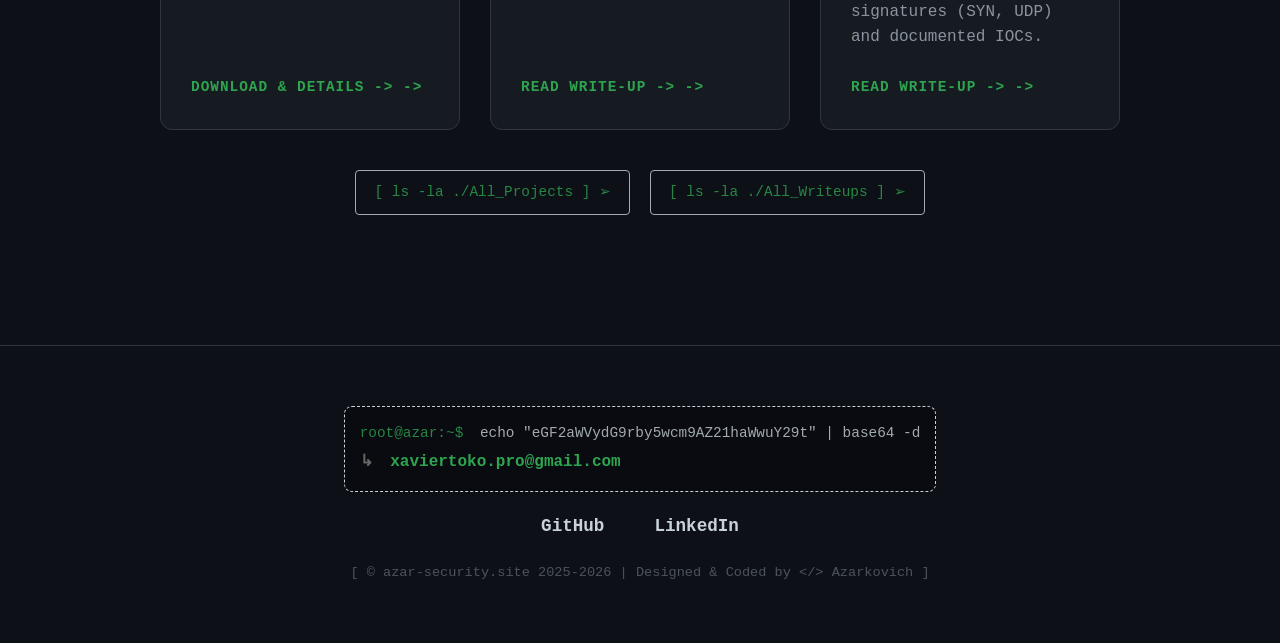
==== commit 6bd5d2da: "feat: add french translation" ====
--- a/index.html
+++ b/index.html
@@ -7,18 +7,19 @@
 
     <!-- SECURITY LAYER -->
     <meta http-equiv="Content-Security-Policy"
-        content="default-src 'self';
-                script-src 'self'; 
-                style-src 'self' 'unsafe-inline' https://fonts.googleapis.com; 
-                font-src https://fonts.gstatic.com; 
-                img-src 'self'; 
-                frame-ancestors 'none'; 
-                base-uri 'self'; 
-                form-action 'self';">
+    content="default-src 'self';
+             script-src 'self' https://gc.zgo.at;
+             style-src 'self' 'unsafe-inline' https://fonts.googleapis.com;
+             font-src https://fonts.gstatic.com;
+             img-src 'self';
+             connect-src 'self' https://azarkovich.goatcounter.com;
+             frame-ancestors 'none';
+             base-uri 'self';
+             form-action 'self';">
 
     <meta name="referrer" content="strict-origin-when-cross-origin">
 
-    <link href="//fonts.googleapis.com/css2?family=Fira+Code:wght@300;400;600&display=swap" rel="stylesheet">
+    <link href="https://fonts.googleapis.com/css2?family=Fira+Code:wght@300;400;600&display=swap" rel="stylesheet">
     <link rel="stylesheet" href="style.css">
 </head>
 <body>
@@ -27,9 +28,9 @@
         <a href="index.html" class="logo">[ ./Home ]</a>
 
         <ul class="nav-links">
-            <li><a href="#projects">[ ./Projects & Writeups ]</a></li>
-            <li><a href="https://github.com/Azarkovich" target="_blank">[ ./GitHub ]</a></li>
-            <li><a href="assets/CV.pdf" target="_blank">[ ./Resume.pdf ]</a></li>
+            <li><a href="#projects" data-i18n="nav.projects">[ ./Projects & Writeups ]</a></li>
+            <li><a href="https://github.com/Azarkovich" target="_blank" data-i18n="nav.github">[ ./GitHub ]</a></li>
+            <li><a href="assets/CV.pdf" target="_blank" data-i18n="nav.resume">[ ./Resume.pdf ]</a></li>
         </ul>
     </nav>
 
@@ -61,11 +62,11 @@
         </div>
     </section>
 
-    <section id="projects" class="container">
-        <h2 class="section-title">[ ./Projects_&_Writeups ]</h2>
+        <section id="projects" class="container">
+        <h2 class="section-title" data-i18n="section.projects">[ ./Projects_&_Writeups ]</h2>
         
         <div class="projects-grid">
-
+ 
             <article class="card">
                 <div class="team-badge team-blue">
                     <span class="circle blue"></span> [ Project ]
@@ -76,50 +77,45 @@
                     <span class="tag">Argon2id</span>
                     <span class="tag">Crypto (AES-GCM)</span>
                 </div>
-                <p>Local password manager encrypted with AES-256-GCM. Built with a zero-knowledge architecture and a custom PySide6 interface.</p>
-                
-                <a href="purplekey.html" class="btn-link">Download & Details -></a>
+                <p data-i18n="card.purplekey.desc">Local password manager encrypted with AES-256-GCM. Built with a zero-knowledge architecture and a custom PySide6 interface.</p>
+                <a href="purplekey.html" class="btn-link" data-i18n="btn.download">Download & Details -></a>
             </article>
-
+ 
             <article class="card">
                 <div class="team-badge team-red">
                     <span class="circle red"></span> [ Red Team ]
                 </div>
-
                 <h3>XSS Vulnerability</h3>
                 <div class="tags">
                     <span class="tag">DVWA</span>
                     <span class="tag">Web</span>
                     <span class="tag">XSS</span>
                 </div>
-                <p>Deep dive into Cross-Site Scripting mechanics. Analyzed injection vectors, exploitation scenarios, and implemented secure coding mitigations. </p>
-                <a href="viewer.html?file=xss-dvwa.md" class="btn-link">Read Write-up -></a>
+                <p data-i18n="card.xss.desc">Deep dive into Cross-Site Scripting mechanics. Analyzed injection vectors, exploitation scenarios, and implemented secure coding mitigations.</p>
+                <a href="viewer.html?file=xss-dvwa.md" class="btn-link" data-i18n="btn.read_writeup">Read Write-up -></a>
             </article>
-
+ 
             <article class="card">
                 <div class="team-badge team-blue">
                     <span class="circle blue"></span> [ Blue Team ]
                 </div>
-
                 <h3>Alert Triage — Nmap Scan Detection</h3>
                 <div class="tags">
                     <span class="tag">SOC </span>
                     <span class="tag">Network Analysis</span>
                     <span class="tag">Splunk</span>
                 </div>
-                <p>Investigated suspicious network traffic to detect and triage unauthorized Nmap scanning activity. Analyzed logs data to identify stealth scan signatures (SYN, UDP) and documented IOCs for defensive rule creation.</p>
-
-                <a href="viewer.html?file=blue-team/alert-triage-nmap.md" class="btn-link">Read Write-up -></a>
+                <p data-i18n="card.nmap.desc">Investigated suspicious network traffic to detect and triage unauthorized Nmap scanning activity. Analyzed logs data to identify stealth scan signatures (SYN, UDP) and documented IOCs for defensive rule creation.</p>
+                <a href="viewer.html?file=blue-team/alert-triage-nmap.md" class="btn-link" data-i18n="btn.read_writeup">Read Write-up -></a>
             </article>
         </div>
-
+ 
         <!-- SEE MORE -->
         <div class="see-more-container" style="display: flex; justify-content: center; gap: 20px; flex-wrap: wrap; margin-top: 40px;">
-            <a href="projects.html" class="btn-terminal">
+            <a href="projects.html" class="btn-terminal" data-i18n="btn.all_projects">
                 [ ls -la ./All_Projects ] &#10142;
             </a>
-            
-            <a href="writeups.html" class="btn-terminal">
+            <a href="writeups.html" class="btn-terminal" data-i18n="btn.all_writeups">
                 [ ls -la ./All_Writeups ] &#10142;
             </a>
         </div>
@@ -149,6 +145,10 @@
     </div>
 </footer>
 
+    <script data-goatcounter="https://azarkovich.goatcounter.com/count"
+        async src="//gc.zgo.at/count.js"></script>
+
     <script src="script.js"></script>
+    <script src="i18n.js"></script>
 </body>
 </html>
--- a/style.css
+++ b/style.css
@@ -349,7 +349,7 @@
 }
 
 
-/* --- DATES & BAGDES NEW --- */
+/* --- DATES & BADGE NEW --- */
 .card-date {
     font-family: 'Fira Code', monospace;
     font-size: 0.8rem;
@@ -359,29 +359,28 @@
     display: block;
 }
 
-/* La pastille NEW */
+/* La pastille NEW (Style Orange/Warning) */
 .badge-new {
     display: inline-block;
-    background-color: rgba(0, 255, 0, 0.1);
-    color: var(--accent-color);
-    border: 1px solid var(--accent-color);
+    background-color: #ffb86c;
+    color: #282a36; 
     padding: 2px 6px;
     border-radius: 4px;
     font-size: 0.65rem;
-    font-weight: bold;
+    font-weight: 800;
     letter-spacing: 1px;
     margin-left: 10px;
     vertical-align: middle; 
-    animation: pulse-border 2s infinite;
-}
-
-/* Animation de pulsation */
-@keyframes pulse-border {
-    0% { box-shadow: 0 0 0 0 rgba(0, 255, 0, 0.4); }
-    70% { box-shadow: 0 0 0 4px rgba(0, 255, 0, 0); }
-    100% { box-shadow: 0 0 0 0 rgba(0, 255, 0, 0); }
-}
-
+    animation: pulse-border-new 2s infinite;
+    border: none; 
+}
+
+/* Animation de pulsation Orange */
+@keyframes pulse-border-new {
+    0% { box-shadow: 0 0 0 0 rgba(255, 184, 108, 0.7); }
+    70% { box-shadow: 0 0 0 5px rgba(255, 184, 108, 0); }
+    100% { box-shadow: 0 0 0 0 rgba(255, 184, 108, 0); }
+}
 
 /* --- RESPONSIVE MOBILE  --- */
 
